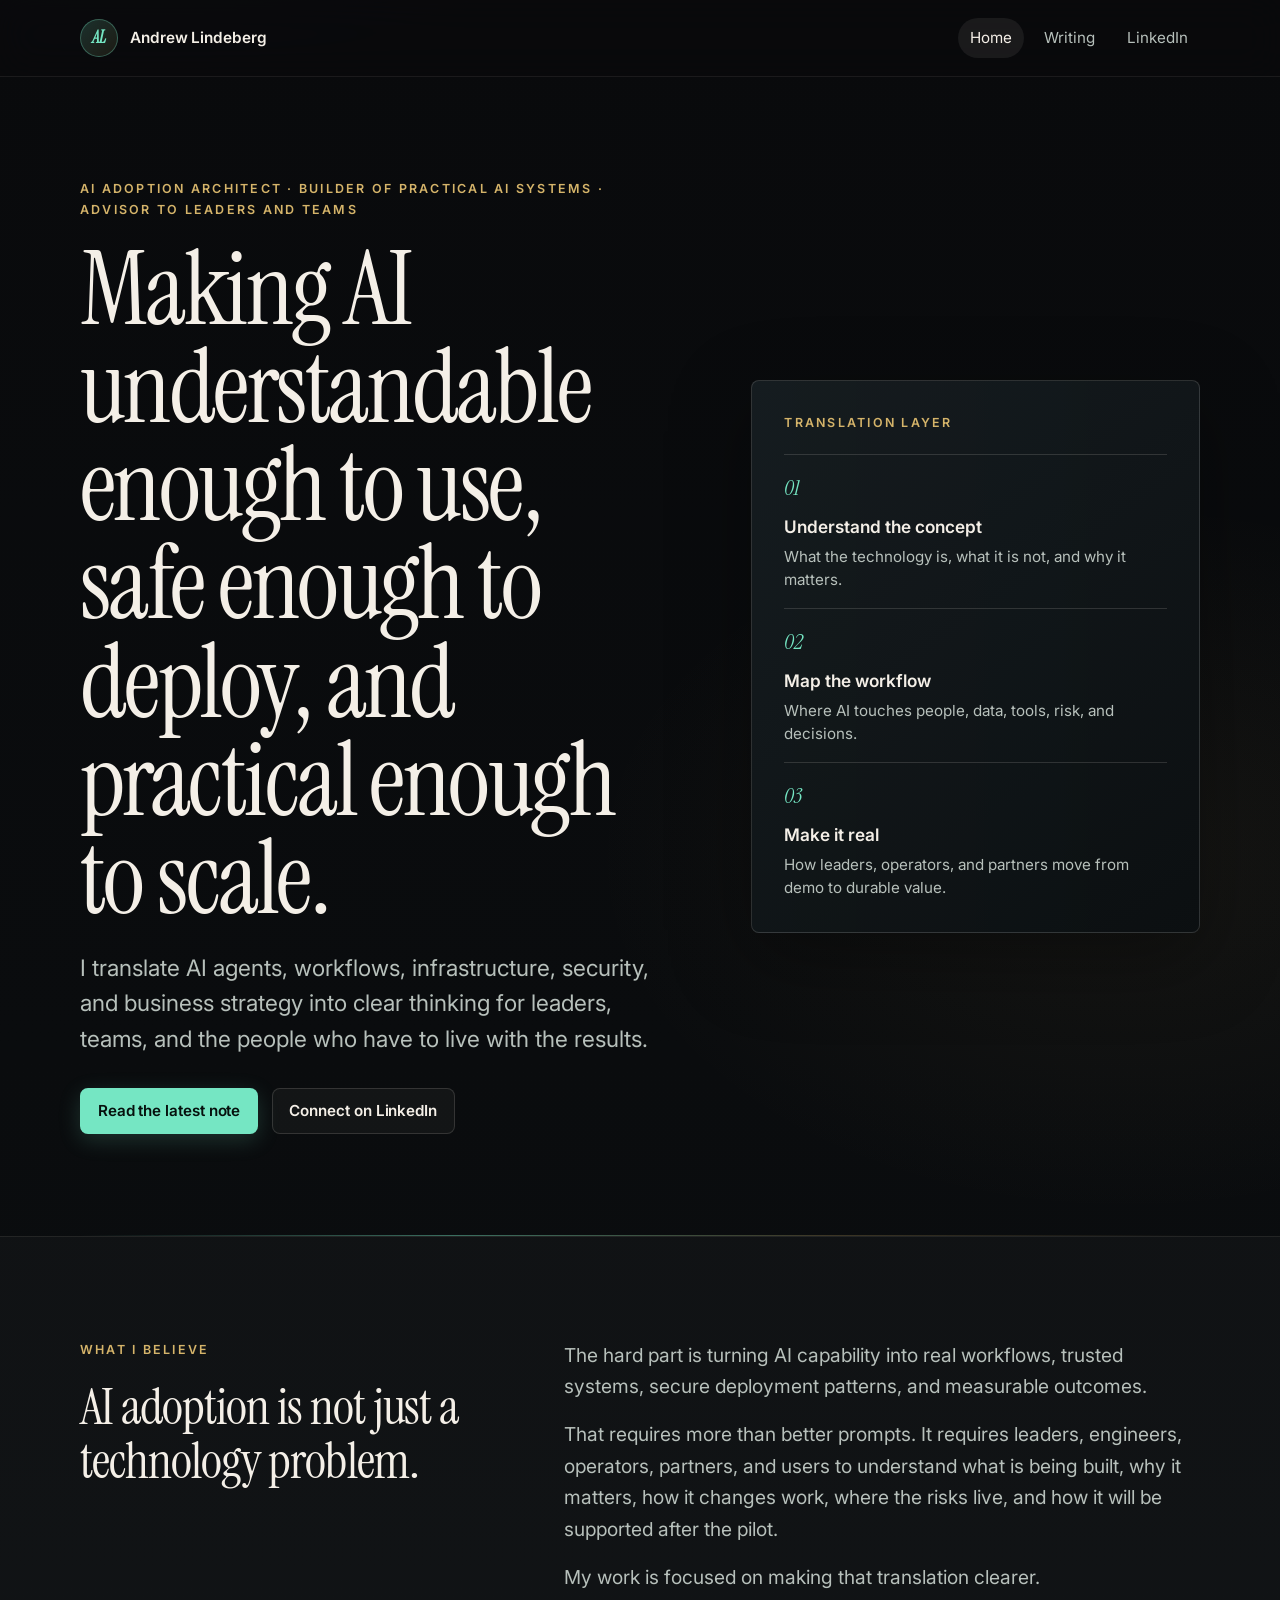
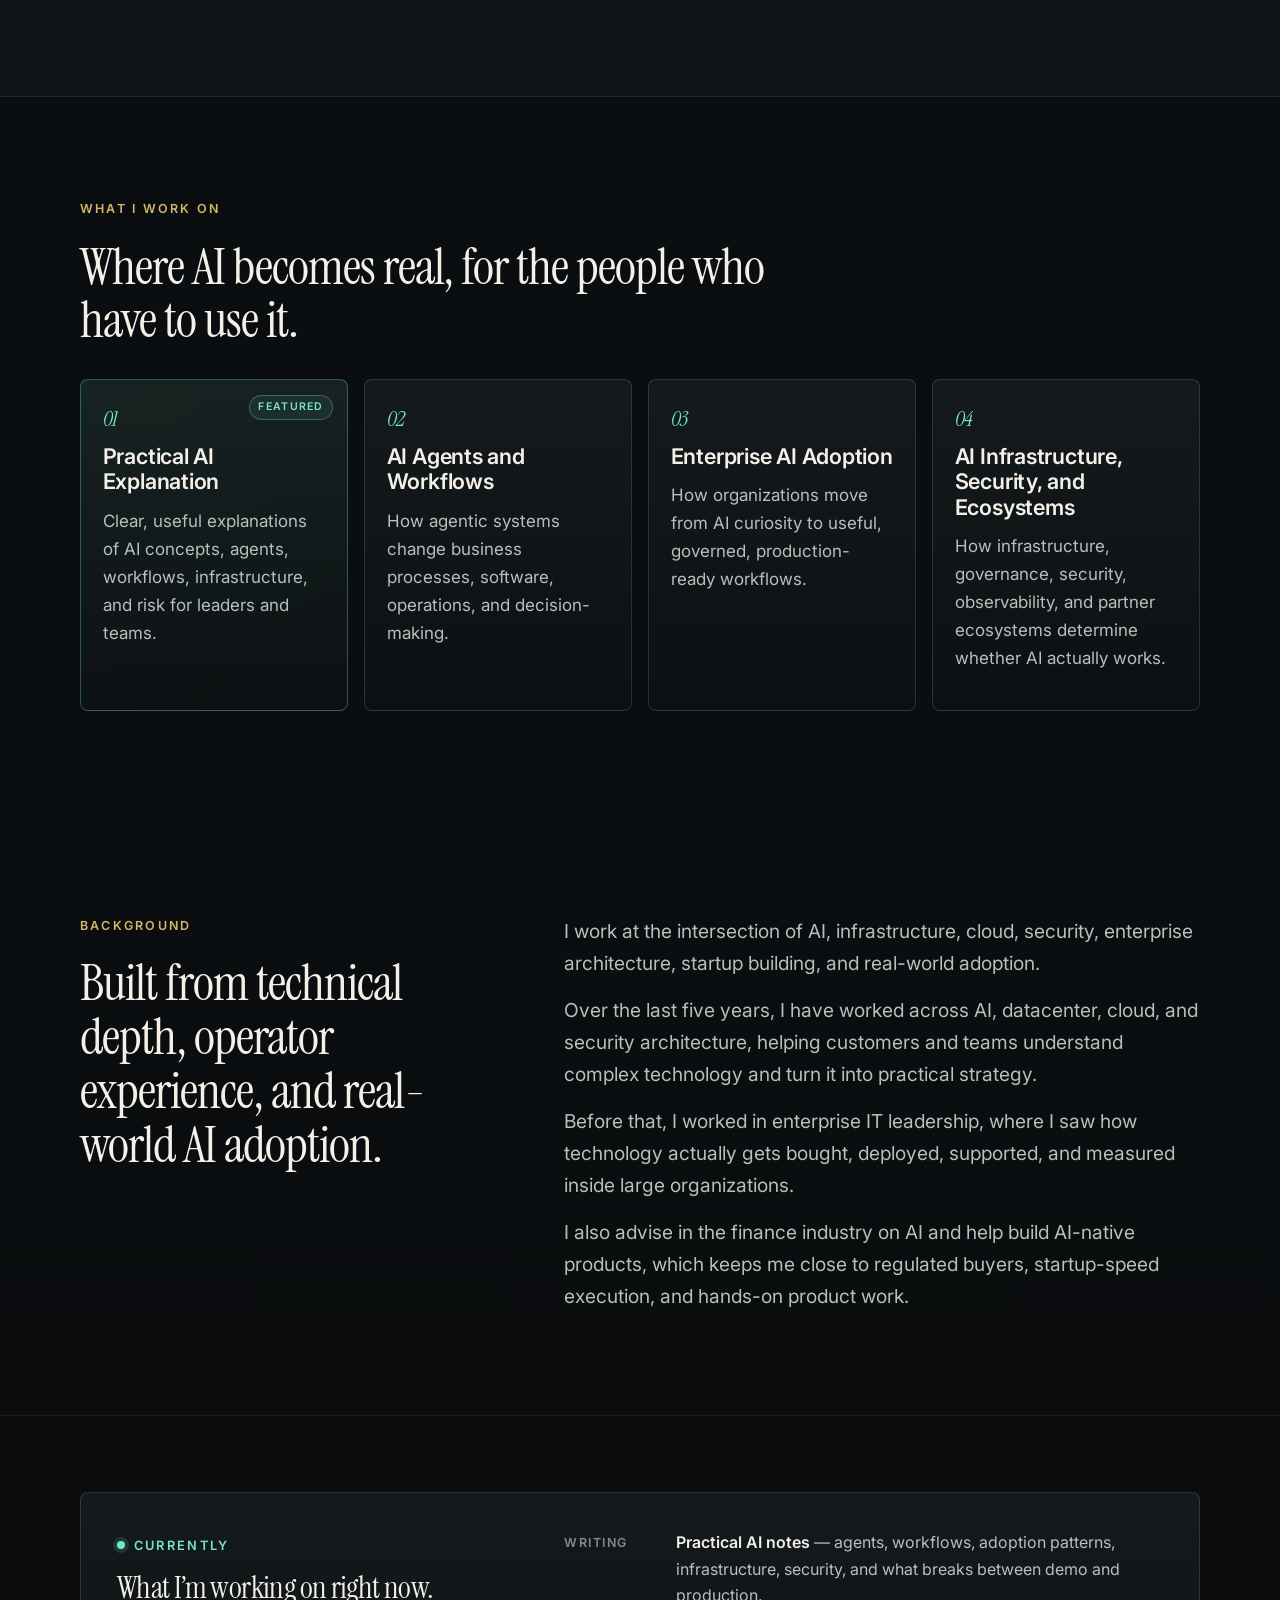
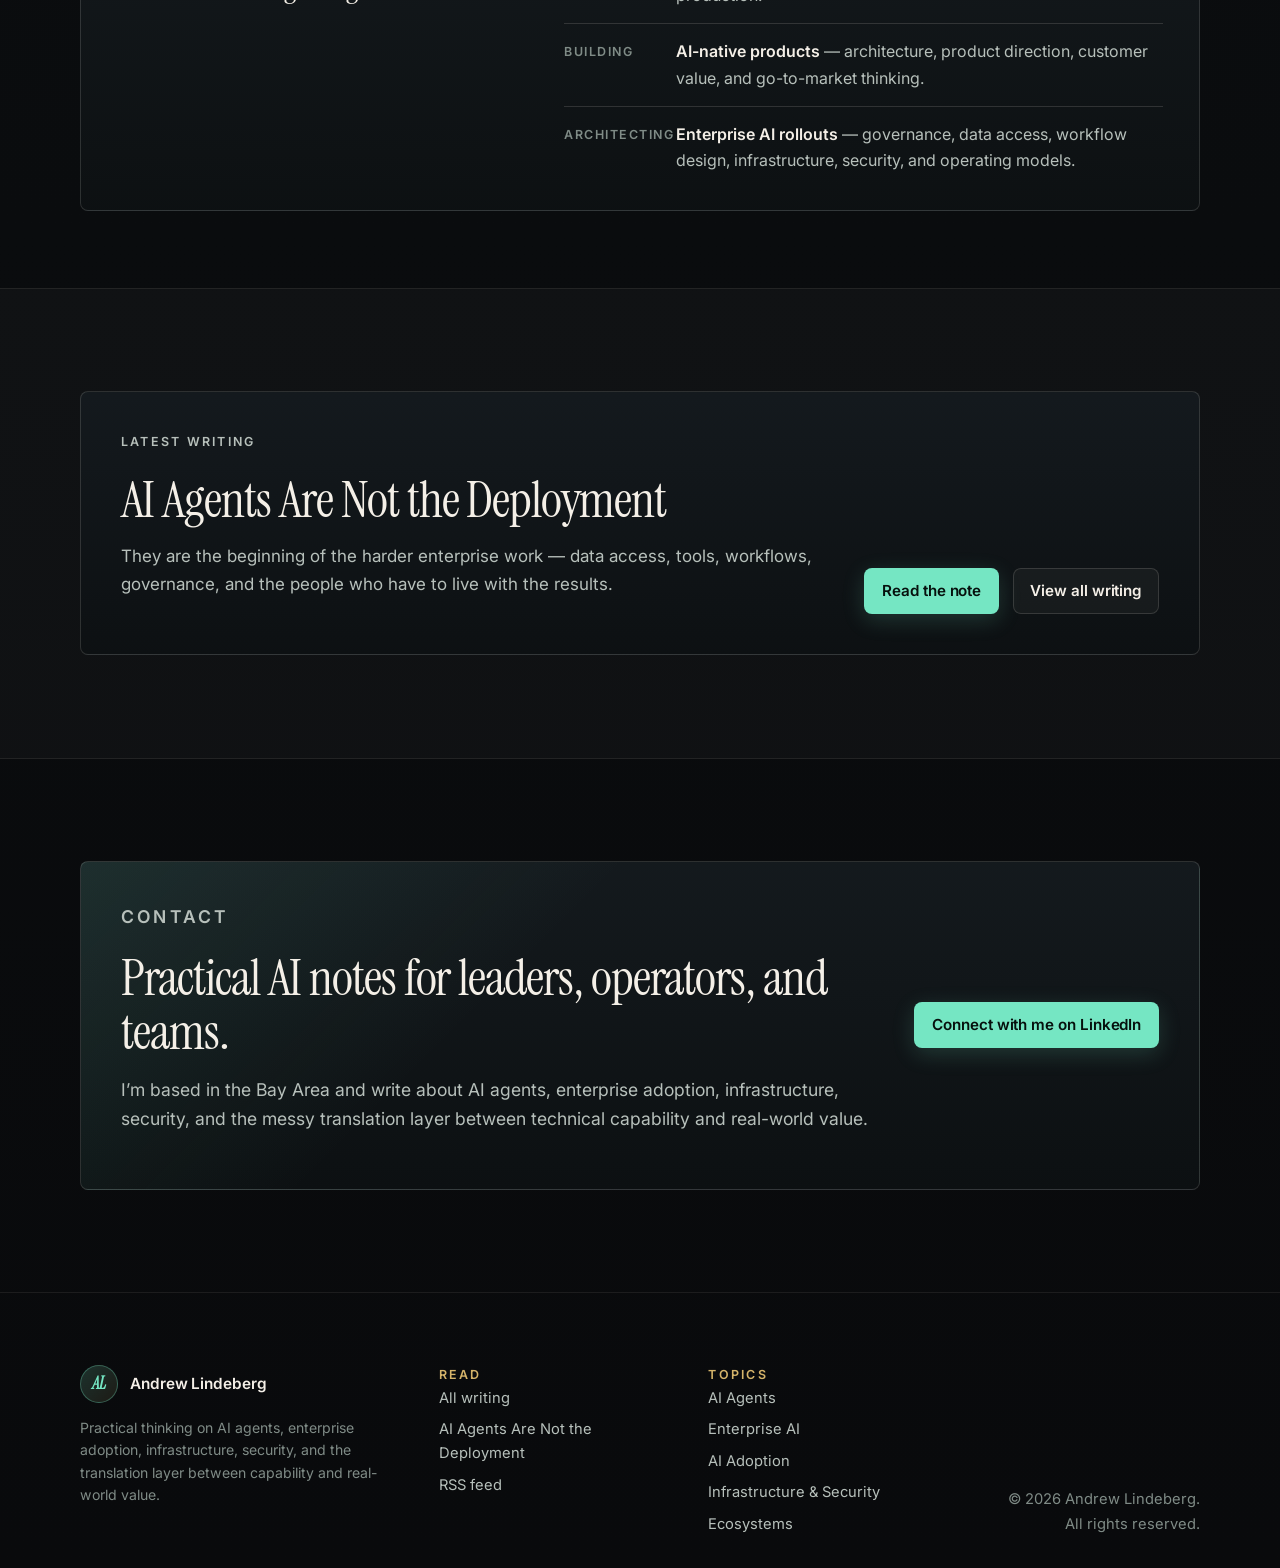
==== index.html @ 4c797af3 "Rebalance positioning: practical AI notes, agents-led, ecosystem secondary The previous build read a" ====
<!doctype html>
<html lang="en">
  <head>
    <meta charset="utf-8">
    <meta name="viewport" content="width=device-width, initial-scale=1">
    <title>Andrew Lindeberg | Practical AI Adoption, Agents, and Strategy</title>
    <meta name="author" content="Andrew Lindeberg">
    <meta
      name="description"
      content="Andrew Lindeberg writes practical AI notes for leaders, operators, and teams. AI agents, enterprise adoption, infrastructure, security, and the translation layer between technical capability and real-world value."
    >
    <link rel="canonical" href="https://ai-lab1.com/">
    <meta property="og:type" content="website">
    <meta property="og:title" content="Andrew Lindeberg | Practical AI Adoption, Agents, and Strategy">
    <meta
      property="og:description"
      content="Making AI understandable enough to use, safe enough to deploy, and practical enough to scale."
    >
    <meta property="og:url" content="https://ai-lab1.com/">
    <meta property="og:image" content="https://ai-lab1.com/og-image.png">
    <meta property="og:image:width" content="1200">
    <meta property="og:image:height" content="630">
    <meta property="og:image:alt" content="Andrew Lindeberg — AI, translated.">
    <meta name="twitter:card" content="summary_large_image">
    <meta name="twitter:title" content="Andrew Lindeberg | Practical AI Adoption, Agents, and Strategy">
    <meta
      name="twitter:description"
      content="Practical AI notes for leaders, operators, and teams. Agents, adoption, infrastructure, security, and what breaks between demo and production."
    >
    <meta name="twitter:image" content="https://ai-lab1.com/og-image.png">
    <meta name="theme-color" content="#090a0c">
    <link rel="icon" href="/favicon.svg" type="image/svg+xml">
    <link rel="alternate icon" href="/favicon.ico" sizes="any">
    <link rel="apple-touch-icon" href="/apple-touch-icon.png">
    <link rel="manifest" href="/site.webmanifest">
    <link rel="alternate" type="application/atom+xml" title="Andrew Lindeberg — Writing" href="/feed.xml">
    <link rel="preconnect" href="https://fonts.googleapis.com">
    <link rel="preconnect" href="https://fonts.gstatic.com" crossorigin>
    <link rel="stylesheet" href="https://fonts.googleapis.com/css2?family=Inter:wght@400;500;600;700&family=Instrument+Serif:ital@0;1&display=swap">
    <link rel="stylesheet" href="styles.css">
    <script src="site.js" defer></script>
    <script type="application/ld+json">
    {
      "@context": "https://schema.org",
      "@graph": [
        {
          "@type": "Person",
          "@id": "https://ai-lab1.com/#person",
          "name": "Andrew Lindeberg",
          "url": "https://ai-lab1.com/",
          "jobTitle": "AI Adoption Architect & Advisor",
          "description": "AI adoption architect, builder of practical AI systems, and advisor to leaders and teams. Writes practical notes on AI agents, workflows, enterprise adoption, infrastructure, and security.",
          "sameAs": ["https://www.linkedin.com/in/andrew-lindeberg"],
          "knowsAbout": [
            "AI Agents",
            "AI Workflows",
            "Enterprise AI Adoption",
            "AI Infrastructure",
            "AI Security",
            "AI Governance",
            "Cloud Architecture",
            "Partner Ecosystems"
          ]
        },
        {
          "@type": "WebSite",
          "@id": "https://ai-lab1.com/#website",
          "url": "https://ai-lab1.com/",
          "name": "Andrew Lindeberg",
          "publisher": { "@id": "https://ai-lab1.com/#person" },
          "inLanguage": "en"
        }
      ]
    }
    </script>
  </head>
  <body>
    <a class="skip-link" href="#main">Skip to content</a>

    <header class="site-header">
      <nav class="nav container" aria-label="Primary navigation">
        <a class="brand" href="index.html" aria-label="Andrew Lindeberg home">
          <span class="brand-mark" aria-hidden="true">AL</span>
          <span>Andrew Lindeberg</span>
        </a>
        <div class="nav-links">
          <a href="index.html" aria-current="page">Home</a>
          <a href="articles/index.html">Writing</a>
          <a href="https://www.linkedin.com/in/andrew-lindeberg" rel="me">LinkedIn</a>
        </div>
      </nav>
    </header>

    <main id="main">
      <section class="hero section">
        <div class="container hero-grid">
          <div class="hero-copy">
            <p class="credibility">AI adoption architect &middot; Builder of practical AI systems &middot; Advisor to leaders and teams</p>
            <h1 aria-label="Making AI understandable enough to use, safe enough to deploy, and practical enough to scale.">
              <span class="title-desktop" aria-hidden="true">Making AI understandable enough to use, safe enough to deploy, and practical enough to scale.</span>
              <span class="title-mobile" aria-hidden="true">Making AI<br>understandable enough<br>to use, safe enough<br>to deploy, and practical<br>enough to scale.</span>
            </h1>
            <p class="hero-subhead">
              I translate AI agents, workflows, infrastructure, security, and business strategy into clear thinking for leaders, teams, and the people who have to live with the results.
            </p>
            <div class="button-row" aria-label="Primary actions">
              <a class="button primary" href="articles/ai-agents-are-not-the-deployment/index.html">Read the latest note</a>
              <a class="button secondary" href="https://www.linkedin.com/in/andrew-lindeberg" rel="me">Connect on LinkedIn</a>
            </div>
          </div>
          <aside class="signal-panel" aria-label="How I approach AI adoption">
            <div class="signal-panel-inner">
              <p class="panel-label">Translation layer</p>
              <ul class="signal-list">
                <li>
                  <span>01</span>
                  <strong>Understand the concept</strong>
                  <p>What the technology is, what it is not, and why it matters.</p>
                </li>
                <li>
                  <span>02</span>
                  <strong>Map the workflow</strong>
                  <p>Where AI touches people, data, tools, risk, and decisions.</p>
                </li>
                <li>
                  <span>03</span>
                  <strong>Make it real</strong>
                  <p>How leaders, operators, and partners move from demo to durable value.</p>
                </li>
              </ul>
            </div>
          </aside>
        </div>
      </section>

      <section class="section belief-section" aria-labelledby="belief-title">
        <div class="container split-section">
          <div>
            <p class="section-kicker">What I Believe</p>
            <h2 id="belief-title">AI adoption is not just a technology problem.</h2>
          </div>
          <div class="prose-large">
            <p>
              The hard part is turning AI capability into real workflows, trusted systems, secure deployment patterns, and measurable outcomes.
            </p>
            <p>
              That requires more than better prompts. It requires leaders, engineers, operators, partners, and users to understand what is being built, why it matters, how it changes work, where the risks live, and how it will be supported after the pilot.
            </p>
            <p>My work is focused on making that translation clearer.</p>
          </div>
        </div>
      </section>

      <section class="section work-section" aria-labelledby="work-title">
        <div class="container">
          <div class="section-heading">
            <p class="section-kicker">What I Work On</p>
            <h2 id="work-title">Where AI becomes real, for the people who have to use it.</h2>
          </div>
          <div class="card-grid">
            <article class="topic-card featured-card">
              <div class="card-index">01</div>
              <h3>Practical AI Explanation</h3>
              <p>
                Clear, useful explanations of AI concepts, agents, workflows, infrastructure, and risk for leaders and teams.
              </p>
            </article>
            <article class="topic-card">
              <div class="card-index">02</div>
              <h3>AI Agents and Workflows</h3>
              <p>How agentic systems change business processes, software, operations, and decision-making.</p>
            </article>
            <article class="topic-card">
              <div class="card-index">03</div>
              <h3>Enterprise AI Adoption</h3>
              <p>How organizations move from AI curiosity to useful, governed, production-ready workflows.</p>
            </article>
            <article class="topic-card">
              <div class="card-index">04</div>
              <h3>AI Infrastructure, Security, and Ecosystems</h3>
              <p>How infrastructure, governance, security, observability, and partner ecosystems determine whether AI actually works.</p>
            </article>
          </div>
        </div>
      </section>

      <section class="section background-section" aria-labelledby="background-title">
        <div class="container split-section">
          <div>
            <p class="section-kicker">Background</p>
            <h2 id="background-title">Built from technical depth, operator experience, and real-world AI adoption.</h2>
          </div>
          <div class="prose-large">
            <p>
              I work at the intersection of AI, infrastructure, cloud, security, enterprise architecture, startup building, and real-world adoption.
            </p>
            <p>
              Over the last five years, I have worked across AI, datacenter, cloud, and security architecture, helping customers and teams understand complex technology and turn it into practical strategy.
            </p>
            <p>
              Before that, I worked in enterprise IT leadership, where I saw how technology actually gets bought, deployed, supported, and measured inside large organizations.
            </p>
            <p>
              I also advise in the finance industry on AI and help build AI-native products, which keeps me close to regulated buyers, startup-speed execution, and hands-on product work.
            </p>
          </div>
        </div>
      </section>

      <section class="currently-section" aria-labelledby="currently-title">
        <div class="container">
          <div class="currently-panel">
            <div>
              <p class="currently-label"><span class="currently-dot" aria-hidden="true"></span> Currently</p>
              <h2 id="currently-title">What I&rsquo;m working on right now.</h2>
            </div>
            <ul class="currently-list">
              <li>
                <span class="currently-key">Writing</span>
                <span><strong>Practical AI notes</strong> &mdash; agents, workflows, adoption patterns, infrastructure, security, and what breaks between demo and production.</span>
              </li>
              <li>
                <span class="currently-key">Building</span>
                <span><strong>AI-native products</strong> &mdash; architecture, product direction, customer value, and go-to-market thinking.</span>
              </li>
              <li>
                <span class="currently-key">Architecting</span>
                <span><strong>Enterprise AI rollouts</strong> &mdash; governance, data access, workflow design, infrastructure, security, and operating models.</span>
              </li>
            </ul>
          </div>
        </div>
      </section>

      <section class="section writing-section" aria-labelledby="latest-writing-title">
        <div class="container">
          <div class="feature-article">
            <div>
              <p class="section-kicker">Latest Writing</p>
              <h2 id="latest-writing-title">AI Agents Are Not the Deployment</h2>
              <p>
                They are the beginning of the harder enterprise work &mdash; data access, tools, workflows, governance, and the people who have to live with the results.
              </p>
            </div>
            <div class="button-row">
              <a class="button primary" href="articles/ai-agents-are-not-the-deployment/index.html">Read the note</a>
              <a class="button secondary" href="articles/index.html">View all writing</a>
            </div>
          </div>
        </div>
      </section>

      <section class="section contact-section" aria-labelledby="contact-title">
        <div class="container contact-panel">
          <div>
            <p class="section-kicker">Contact</p>
            <h2 id="contact-title">Practical AI notes for leaders, operators, and teams.</h2>
            <p>
              I&rsquo;m based in the Bay Area and write about AI agents, enterprise adoption, infrastructure, security, and the messy translation layer between technical capability and real-world value.
            </p>
          </div>
          <a class="button primary" href="https://www.linkedin.com/in/andrew-lindeberg" rel="me">Connect with me on LinkedIn</a>
        </div>
      </section>
    </main>

    <footer class="site-footer">
      <div class="container footer-grid">
        <div class="footer-col footer-brand">
          <div class="brand">
            <span class="brand-mark" aria-hidden="true">AL</span>
            <span>Andrew Lindeberg</span>
          </div>
          <p>Practical thinking on AI agents, enterprise adoption, infrastructure, security, and the translation layer between capability and real-world value.</p>
        </div>
        <div class="footer-col">
          <p class="footer-label">Read</p>
          <ul>
            <li><a href="articles/index.html">All writing</a></li>
            <li><a href="articles/ai-agents-are-not-the-deployment/index.html">AI Agents Are Not the Deployment</a></li>
            <li><a href="/feed.xml">RSS feed</a></li>
          </ul>
        </div>
        <div class="footer-col">
          <p class="footer-label">Topics</p>
          <ul>
            <li><a href="articles/index.html?tag=ai-agents">AI Agents</a></li>
            <li><a href="articles/index.html?tag=enterprise-ai">Enterprise AI</a></li>
            <li><a href="articles/index.html?tag=ai-adoption">AI Adoption</a></li>
            <li><a href="articles/index.html?tag=infrastructure-security">Infrastructure &amp; Security</a></li>
            <li><a href="articles/index.html?tag=ecosystems">Ecosystems</a></li>
          </ul>
        </div>
        <div class="footer-col footer-meta">
          <p>&copy; <span data-current-year>2026</span> Andrew Lindeberg.</p>
          <p>All rights reserved.</p>
        </div>
      </div>
    </footer>
  </body>
</html>
---- styles.css ----
:root {
  color-scheme: dark;
  --bg: #090a0c;
  --bg-soft: #0e1113;
  --panel: #111619;
  --panel-strong: #151b1f;
  --text: #f4efe7;
  --muted: #b7c0bb;
  --subtle: #7f8b86;
  --line: rgba(244, 239, 231, 0.14);
  --line-strong: rgba(117, 230, 195, 0.32);
  --accent: #75e6c3;
  --accent-strong: #42c8a2;
  --gold: #d5b46a;
  --shadow: 0 24px 80px rgba(0, 0, 0, 0.34);
  --radius: 8px;
  --container: 1120px;
  --narrow: 760px;
  --font-sans: "Inter", -apple-system, BlinkMacSystemFont, "Segoe UI", Roboto, Helvetica, Arial, sans-serif;
  --font-display: "Instrument Serif", "Iowan Old Style", "Apple Garamond", Garamond, Georgia, "Times New Roman", serif;
  --ease: cubic-bezier(0.22, 0.61, 0.36, 1);
}

* {
  box-sizing: border-box;
}

html {
  background: var(--bg);
  scroll-behavior: smooth;
  overflow-x: clip;
}

body {
  position: relative;
  min-width: 320px;
  margin: 0;
  color: var(--text);
  background:
    radial-gradient(60rem 40rem at var(--aurora-x, 12%) var(--aurora-y, -8%), rgba(117, 230, 195, 0.16), transparent 70%),
    radial-gradient(48rem 32rem at 88% 18%, rgba(213, 180, 106, 0.06), transparent 70%),
    linear-gradient(180deg, #090a0c 0%, #0b0e10 44%, #090a0c 100%);
  font-family: var(--font-sans);
  font-size: 17px;
  line-height: 1.65;
  text-rendering: optimizeLegibility;
  -webkit-font-smoothing: antialiased;
  overflow-x: clip;
  animation: aurora-drift 22s ease-in-out infinite alternate;
}

@property --aurora-x {
  syntax: "<percentage>";
  inherits: true;
  initial-value: 12%;
}
@property --aurora-y {
  syntax: "<percentage>";
  inherits: true;
  initial-value: -8%;
}

@keyframes aurora-drift {
  0%   { --aurora-x: 8%;  --aurora-y: -10%; }
  50%  { --aurora-x: 22%; --aurora-y: 6%;   }
  100% { --aurora-x: 14%; --aurora-y: -6%;  }
}

body::before {
  content: "";
  position: fixed;
  inset: 0;
  z-index: -1;
  pointer-events: none;
  opacity: 0.035;
  background-image: url("data:image/svg+xml;utf8,<svg xmlns='http://www.w3.org/2000/svg' width='160' height='160'><filter id='n'><feTurbulence type='fractalNoise' baseFrequency='0.9' numOctaves='2' stitchTiles='stitch'/><feColorMatrix values='0 0 0 0 1  0 0 0 0 1  0 0 0 0 1  0 0 0 1 0'/></filter><rect width='100%25' height='100%25' filter='url(%23n)'/></svg>");
  background-size: 160px 160px;
  mix-blend-mode: overlay;
}

img,
svg {
  max-width: 100%;
}

a {
  color: inherit;
  text-decoration-color: rgba(117, 230, 195, 0.45);
  text-underline-offset: 0.2em;
  transition: color 160ms var(--ease);
}

a:hover {
  color: var(--accent);
}

p,
h1,
h2,
h3 {
  margin-top: 0;
}

p {
  margin-bottom: 1rem;
}

.skip-link {
  position: absolute;
  left: 1rem;
  top: 1rem;
  z-index: 20;
  transform: translateY(-160%);
  border: 1px solid var(--accent);
  border-radius: var(--radius);
  background: var(--bg);
  color: var(--text);
  padding: 0.65rem 0.85rem;
}

.skip-link:focus {
  transform: translateY(0);
}

.container {
  width: min(100% - 40px, var(--container));
  margin-inline: auto;
}

.narrow {
  width: min(100% - 40px, var(--narrow));
}

.read-progress {
  position: fixed;
  top: 0;
  left: 0;
  right: 0;
  height: 2px;
  z-index: 30;
  background: linear-gradient(90deg, var(--accent), var(--gold));
  transform-origin: left center;
  transform: scaleX(0);
  pointer-events: none;
  opacity: 0.9;
  transition: transform 80ms linear;
}

.site-header {
  position: sticky;
  top: 0;
  z-index: 10;
  border-bottom: 1px solid rgba(244, 239, 231, 0.08);
  background: rgba(9, 10, 12, 0.78);
  backdrop-filter: blur(18px) saturate(140%);
  -webkit-backdrop-filter: blur(18px) saturate(140%);
}

.nav {
  display: flex;
  min-height: 76px;
  align-items: center;
  justify-content: space-between;
  gap: 1.25rem;
}

.brand,
.nav-links {
  display: flex;
  align-items: center;
}

.brand {
  gap: 0.75rem;
  color: var(--text);
  font-size: 0.96rem;
  font-weight: 600;
  text-decoration: none;
  letter-spacing: -0.005em;
}

.brand-mark {
  display: inline-grid;
  width: 38px;
  height: 38px;
  place-items: center;
  border: 1px solid var(--line-strong);
  border-radius: 50%;
  background: linear-gradient(135deg, rgba(117, 230, 195, 0.18), rgba(213, 180, 106, 0.1));
  color: var(--accent);
  font-family: var(--font-display);
  font-style: italic;
  font-size: 1.05rem;
  letter-spacing: -0.02em;
}

.nav-links {
  gap: 0.5rem;
  color: var(--muted);
  font-size: 0.95rem;
}

.nav-links a {
  border-radius: 999px;
  padding: 0.45rem 0.75rem;
  text-decoration: none;
  transition: background 160ms var(--ease), color 160ms var(--ease);
}

.nav-links a:hover,
.nav-links a[aria-current="page"] {
  background: rgba(244, 239, 231, 0.07);
  color: var(--text);
}

.section {
  padding: clamp(4.5rem, 8vw, 7.5rem) 0;
}

/* ─── Hero ───────────────────────────────────────────────────── */

.hero {
  position: relative;
  min-height: calc(100vh - 76px);
  display: flex;
  align-items: center;
}

.hero::after {
  content: "";
  position: absolute;
  left: 50%;
  bottom: 0;
  width: min(100% - 40px, var(--container));
  height: 1px;
  transform: translateX(-50%);
  background: linear-gradient(90deg, transparent, rgba(117, 230, 195, 0.45), rgba(213, 180, 106, 0.25), transparent);
}

.hero-grid {
  display: grid;
  grid-template-columns: minmax(0, 1.14fr) minmax(300px, 0.86fr);
  gap: clamp(2rem, 6vw, 5.5rem);
  align-items: center;
}

.credibility,
.section-kicker,
.panel-label,
.footer-label {
  margin-bottom: 1.25rem;
  color: var(--gold);
  font-family: var(--font-sans);
  font-size: 0.78rem;
  font-weight: 600;
  letter-spacing: 0.18em;
  text-transform: uppercase;
}

h1 {
  max-width: 900px;
  margin-bottom: 1.35rem;
  font-family: var(--font-display);
  font-weight: 400;
  font-size: clamp(3.2rem, 8vw, 7rem);
  line-height: 0.96;
  letter-spacing: -0.025em;
}

.hero-copy,
.signal-panel,
.split-section > *,
.feature-article > *,
.contact-panel > * {
  min-width: 0;
}

.title-mobile {
  display: none;
}

.hero-subhead {
  max-width: 760px;
  color: var(--muted);
  font-size: clamp(1.12rem, 2vw, 1.42rem);
  line-height: 1.55;
}

.button-row {
  display: flex;
  flex-wrap: wrap;
  gap: 0.85rem;
  margin-top: 2rem;
}

.button {
  display: inline-flex;
  min-height: 46px;
  align-items: center;
  justify-content: center;
  border: 1px solid transparent;
  border-radius: var(--radius);
  padding: 0.72rem 1.05rem;
  font-family: var(--font-sans);
  font-size: 0.95rem;
  font-weight: 600;
  line-height: 1.1;
  letter-spacing: -0.005em;
  text-decoration: none;
  transition: border-color 200ms var(--ease), background 200ms var(--ease), color 200ms var(--ease), transform 200ms var(--ease), box-shadow 200ms var(--ease);
}

.button:hover {
  transform: translateY(-1px);
}

.button.primary {
  background: var(--accent);
  color: #06100d;
  box-shadow: 0 6px 22px rgba(117, 230, 195, 0.18);
}

.button.primary:hover {
  background: #8ff0d3;
  color: #06100d;
  box-shadow: 0 10px 28px rgba(117, 230, 195, 0.28);
}

.button.secondary {
  border-color: var(--line);
  background: rgba(244, 239, 231, 0.04);
  color: var(--text);
}

.button.secondary:hover {
  border-color: var(--line-strong);
  color: var(--accent);
}

/* ─── Signal panel ───────────────────────────────────────────── */

.signal-panel {
  position: relative;
  border: 1px solid var(--line);
  border-radius: var(--radius);
  background:
    linear-gradient(145deg, rgba(21, 27, 31, 0.96), rgba(12, 16, 18, 0.96)),
    linear-gradient(90deg, rgba(117, 230, 195, 0.22), transparent);
  box-shadow: var(--shadow);
}

.signal-panel-inner {
  padding: clamp(1.2rem, 3vw, 2rem);
}

.signal-list {
  display: grid;
  gap: 1rem;
  margin: 0;
  padding: 0;
  list-style: none;
}

.signal-list li {
  border-top: 1px solid var(--line);
  padding-top: 1rem;
}

.signal-list > li > span,
.card-index {
  display: block;
  margin-bottom: 0.4rem;
  color: var(--accent);
  font-family: var(--font-display);
  font-style: italic;
  font-size: 1.35rem;
  font-weight: 400;
  letter-spacing: -0.02em;
}

.signal-list strong {
  display: block;
  margin-bottom: 0.3rem;
  font-size: 1.08rem;
  font-weight: 600;
}

.signal-list p {
  margin: 0;
  color: var(--muted);
  font-size: 0.95rem;
  line-height: 1.5;
}

/* ─── Headings & prose ───────────────────────────────────────── */

.split-section {
  display: grid;
  grid-template-columns: minmax(220px, 0.78fr) minmax(0, 1.22fr);
  gap: clamp(2rem, 6vw, 5rem);
}

h2 {
  margin-bottom: 1rem;
  font-family: var(--font-display);
  font-weight: 400;
  font-size: clamp(2rem, 4vw, 3.6rem);
  line-height: 1.05;
  letter-spacing: -0.02em;
}

h3 {
  margin-bottom: 0.75rem;
  font-size: 1.35rem;
  font-weight: 600;
  line-height: 1.18;
  letter-spacing: -0.01em;
}

.prose-large {
  color: var(--muted);
  font-size: clamp(1.06rem, 1.5vw, 1.24rem);
}

.prose-large p:last-child {
  margin-bottom: 0;
}

.belief-section,
.writing-section {
  background: rgba(244, 239, 231, 0.025);
  border-block: 1px solid rgba(244, 239, 231, 0.08);
}

.section-heading {
  max-width: 760px;
  margin-bottom: 2rem;
}

/* ─── Cards ──────────────────────────────────────────────────── */

.card-grid {
  display: grid;
  grid-template-columns: repeat(4, minmax(0, 1fr));
  gap: 1rem;
}

.topic-card,
.article-card,
.feature-article,
.contact-panel {
  border: 1px solid var(--line);
  border-radius: var(--radius);
  background: linear-gradient(180deg, rgba(21, 27, 31, 0.9), rgba(13, 17, 19, 0.9));
  transition: border-color 240ms var(--ease), transform 240ms var(--ease), box-shadow 240ms var(--ease);
}

.topic-card {
  position: relative;
  min-height: 300px;
  padding: 1.35rem;
}

.topic-card:hover {
  transform: translateY(-3px);
  border-color: var(--line-strong);
  box-shadow: 0 16px 42px rgba(0, 0, 0, 0.34), 0 0 0 1px rgba(117, 230, 195, 0.18);
}

.topic-card p,
.feature-article p,
.contact-panel p,
.article-card p {
  color: var(--muted);
}

.featured-card {
  position: relative;
  border-color: var(--line-strong);
  background:
    linear-gradient(180deg, rgba(23, 34, 34, 0.96), rgba(13, 17, 19, 0.96)),
    linear-gradient(135deg, rgba(117, 230, 195, 0.22), transparent);
}

.featured-card::after {
  content: "Featured";
  position: absolute;
  top: 0.9rem;
  right: 0.9rem;
  padding: 0.18rem 0.5rem;
  border: 1px solid var(--line-strong);
  border-radius: 999px;
  background: rgba(117, 230, 195, 0.08);
  color: var(--accent);
  font-size: 0.66rem;
  font-weight: 600;
  letter-spacing: 0.12em;
  text-transform: uppercase;
}

.background-section {
  border-bottom: 1px solid rgba(244, 239, 231, 0.08);
}

/* ─── Currently strip ────────────────────────────────────────── */

.currently-section {
  padding: clamp(3rem, 6vw, 5rem) 0;
}

.currently-panel {
  display: grid;
  grid-template-columns: minmax(0, 0.8fr) minmax(0, 1.2fr);
  gap: clamp(1.5rem, 4vw, 3rem);
  align-items: start;
  border: 1px solid var(--line);
  border-radius: var(--radius);
  padding: clamp(1.5rem, 4vw, 2.25rem);
  background: linear-gradient(180deg, rgba(21, 27, 31, 0.9), rgba(13, 17, 19, 0.9));
}

.currently-label {
  display: inline-flex;
  align-items: center;
  gap: 0.55rem;
  margin-bottom: 1rem;
  color: var(--accent);
  font-size: 0.8rem;
  font-weight: 600;
  letter-spacing: 0.18em;
  text-transform: uppercase;
}

.currently-dot {
  display: inline-block;
  width: 8px;
  height: 8px;
  border-radius: 50%;
  background: var(--accent);
  box-shadow: 0 0 0 4px rgba(117, 230, 195, 0.14);
  animation: pulse 2.6s ease-in-out infinite;
}

@keyframes pulse {
  0%, 100% { box-shadow: 0 0 0 0 rgba(117, 230, 195, 0.32); }
  50%      { box-shadow: 0 0 0 8px rgba(117, 230, 195, 0); }
}

.currently-panel h2 {
  font-size: clamp(1.5rem, 2.4vw, 2rem);
  margin-bottom: 0;
}

.currently-list {
  margin: 0;
  padding: 0;
  list-style: none;
  display: grid;
  gap: 0.9rem;
}

.currently-list li {
  display: grid;
  grid-template-columns: 6rem minmax(0, 1fr);
  gap: 1rem;
  padding-bottom: 0.9rem;
  border-bottom: 1px solid var(--line);
  color: var(--muted);
  font-size: 1rem;
}

.currently-list li:last-child {
  border-bottom: none;
  padding-bottom: 0;
}

.currently-list .currently-key {
  color: var(--subtle);
  font-size: 0.78rem;
  font-weight: 600;
  letter-spacing: 0.12em;
  text-transform: uppercase;
  padding-top: 0.25rem;
}

.currently-list strong {
  color: var(--text);
  font-weight: 600;
}

/* ─── Feature article + Contact ─────────────────────────────── */

.feature-article,
.contact-panel {
  display: grid;
  grid-template-columns: minmax(0, 1fr) auto;
  gap: 2rem;
  align-items: end;
  padding: clamp(1.5rem, 4vw, 2.5rem);
}

.feature-article h2 {
  max-width: 900px;
}

.contact-panel {
  align-items: center;
  background:
    linear-gradient(135deg, rgba(117, 230, 195, 0.1), transparent 38%),
    linear-gradient(180deg, rgba(21, 27, 31, 0.95), rgba(13, 17, 19, 0.95));
}

.contact-panel p {
  max-width: 760px;
  font-size: 1.1rem;
}

/* ─── Writing index ─────────────────────────────────────────── */

.page-hero {
  padding-bottom: 3rem;
}

.page-hero h1 {
  font-size: clamp(3.2rem, 8vw, 5.8rem);
}

.page-hero p {
  color: var(--muted);
  font-size: clamp(1.12rem, 2vw, 1.35rem);
}

.archive-section {
  padding-top: 2rem;
}

.tag-filter {
  display: flex;
  flex-wrap: wrap;
  gap: 0.4rem;
  margin-bottom: 2rem;
  padding-bottom: 1.5rem;
  border-bottom: 1px solid var(--line);
}

.tag-filter-label {
  margin: 0 0.5rem 0 0;
  align-self: center;
  color: var(--subtle);
  font-size: 0.78rem;
  font-weight: 600;
  letter-spacing: 0.14em;
  text-transform: uppercase;
}

.tag-filter button {
  display: inline-flex;
  align-items: center;
  gap: 0.35rem;
  border: 1px solid var(--line);
  border-radius: 999px;
  padding: 0.32rem 0.75rem;
  background: rgba(244, 239, 231, 0.03);
  color: var(--muted);
  font-family: var(--font-sans);
  font-size: 0.82rem;
  font-weight: 500;
  cursor: pointer;
  transition: border-color 160ms var(--ease), color 160ms var(--ease), background 160ms var(--ease);
}

.tag-filter button:hover {
  border-color: var(--line-strong);
  color: var(--text);
}

.tag-filter button[aria-pressed="true"] {
  border-color: var(--accent);
  background: rgba(117, 230, 195, 0.12);
  color: var(--accent);
}

.article-list {
  display: grid;
  gap: 1rem;
}

.article-card {
  padding: clamp(1.25rem, 3vw, 2rem);
}

.article-card.is-hidden {
  display: none;
}

.article-card:hover {
  border-color: var(--line-strong);
  transform: translateY(-2px);
  box-shadow: 0 12px 36px rgba(0, 0, 0, 0.28), 0 0 0 1px rgba(117, 230, 195, 0.14);
}

.article-card h2 {
  max-width: 860px;
  margin-bottom: 0.8rem;
  font-size: clamp(1.65rem, 4vw, 2.6rem);
}

.article-card h2 a {
  text-decoration: none;
}

.article-meta-row {
  display: flex;
  flex-wrap: wrap;
  gap: 0.75rem 1rem;
  align-items: center;
  margin-bottom: 1.5rem;
  color: var(--subtle);
  font-size: 0.9rem;
}

.article-meta-row time {
  font-variant-numeric: tabular-nums;
}

.reading-time::before {
  content: "·";
  margin-right: 0.5rem;
  color: var(--line);
}

.tag-list {
  display: flex;
  flex-wrap: wrap;
  gap: 0.45rem;
}

.tag-list span {
  border: 1px solid var(--line);
  border-radius: 999px;
  padding: 0.22rem 0.55rem;
  color: var(--muted);
  font-size: 0.78rem;
  line-height: 1.25;
}

/* ─── Article body ──────────────────────────────────────────── */

.article-shell {
  padding: clamp(3rem, 8vw, 6rem) 0;
}

.article-header {
  padding-bottom: clamp(2rem, 5vw, 4rem);
}

.back-link {
  display: inline-flex;
  align-items: center;
  margin-bottom: 2rem;
  color: var(--accent);
  font-size: 0.95rem;
  font-weight: 600;
  text-decoration: none;
}

.back-link::before {
  content: "←";
  margin-right: 0.45rem;
  font-family: var(--font-sans);
}

.article-header h1 {
  margin-bottom: 1.2rem;
  font-size: clamp(2.65rem, 7vw, 5.8rem);
  letter-spacing: -0.025em;
}

.article-header p {
  color: var(--muted);
  font-size: clamp(1.12rem, 2vw, 1.35rem);
}

.article-body {
  color: #e6e0d6;
  font-size: clamp(1.05rem, 1.6vw, 1.2rem);
  line-height: 1.72;
}

.article-body p,
.article-body li {
  color: #d9d2c8;
}

.article-body p:first-of-type::first-letter {
  float: left;
  margin: 0.18em 0.18em 0 0;
  padding: 0;
  font-family: var(--font-display);
  font-size: 4.2em;
  line-height: 0.85;
  color: var(--accent);
  font-style: italic;
}

.article-body h2 {
  margin-top: 3.25rem;
  margin-bottom: 1rem;
  border-top: 1px solid var(--line);
  padding-top: 2rem;
  font-size: clamp(1.8rem, 4vw, 2.75rem);
}

.article-body ul {
  margin: 1rem 0 1.5rem;
  padding-left: 1.2rem;
}

.article-body li {
  margin: 0.55rem 0;
  padding-left: 0.2rem;
}

.article-body ul li::marker {
  color: var(--accent);
}

/* ─── 404 ───────────────────────────────────────────────────── */

.error-section {
  min-height: calc(100vh - 76px - 200px);
  display: flex;
  align-items: center;
}

.error-shell {
  text-align: center;
}

.error-code {
  margin: 0.5rem 0 1rem;
  font-family: var(--font-display);
  font-style: italic;
  font-weight: 400;
  font-size: clamp(7rem, 18vw, 14rem);
  line-height: 1;
  letter-spacing: -0.04em;
  background: linear-gradient(135deg, var(--accent), var(--gold) 80%);
  -webkit-background-clip: text;
  background-clip: text;
  color: transparent;
}

.error-lede {
  margin-bottom: 0.75rem;
  font-family: var(--font-display);
  font-size: clamp(1.6rem, 3vw, 2.2rem);
  color: var(--text);
}

.error-body {
  max-width: 480px;
  margin: 0 auto 2rem;
  color: var(--muted);
}

.error-shell .button-row {
  justify-content: center;
}

/* ─── Footer ────────────────────────────────────────────────── */

.site-footer {
  border-top: 1px solid rgba(244, 239, 231, 0.08);
  padding: clamp(3rem, 6vw, 4.5rem) 0 2rem;
  color: var(--subtle);
}

.footer-grid {
  display: grid;
  grid-template-columns: 1.4fr 1fr 1fr 1fr;
  gap: clamp(1.5rem, 4vw, 3rem);
  align-items: start;
  font-size: 0.92rem;
}

.footer-col p,
.footer-col ul {
  margin: 0;
}

.footer-col ul {
  list-style: none;
  padding: 0;
  display: grid;
  gap: 0.45rem;
}

.footer-col a {
  color: var(--muted);
  text-decoration: none;
}

.footer-col a:hover {
  color: var(--accent);
}

.footer-brand .brand {
  margin-bottom: 0.85rem;
}

.footer-brand p {
  max-width: 320px;
  color: var(--subtle);
  font-size: 0.88rem;
  line-height: 1.6;
}

.footer-meta {
  text-align: right;
  align-self: end;
  color: var(--subtle);
}

/* ─── Motion: reveal on scroll ──────────────────────────────── */

/*
 * Fail-open: content is fully visible by default. The hidden initial state
 * is only applied when JS has booted (html.js) and reduced-motion is off.
 * If JS fails, IntersectionObserver is missing, or the user prefers
 * reduced motion, real content remains readable.
 */
html.js .reveal {
  opacity: 0;
  transform: translateY(14px);
  transition: opacity 700ms var(--ease), transform 700ms var(--ease);
}

html.js .reveal.is-visible {
  opacity: 1;
  transform: none;
}

html.js .card-grid .reveal:nth-child(1) { transition-delay: 0ms; }
html.js .card-grid .reveal:nth-child(2) { transition-delay: 70ms; }
html.js .card-grid .reveal:nth-child(3) { transition-delay: 140ms; }
html.js .card-grid .reveal:nth-child(4) { transition-delay: 210ms; }

/* ─── Responsive ────────────────────────────────────────────── */

@media (max-width: 980px) {
  .hero-grid,
  .split-section,
  .feature-article,
  .contact-panel,
  .currently-panel {
    grid-template-columns: 1fr;
  }

  .hero {
    min-height: auto;
  }

  .card-grid {
    grid-template-columns: repeat(2, minmax(0, 1fr));
  }

  .feature-article,
  .contact-panel {
    align-items: start;
  }

  .footer-grid {
    grid-template-columns: 1fr 1fr;
  }

  .footer-brand {
    grid-column: span 2;
  }

  .footer-meta {
    text-align: left;
    grid-column: span 2;
  }
}

@media (max-width: 680px) {
  body {
    font-size: 16px;
  }

  .container,
  .narrow {
    width: min(100% - 28px, var(--container));
  }

  .nav {
    min-height: auto;
    align-items: center;
    gap: 0.75rem;
    justify-content: flex-start;
    padding: 0.9rem 0;
  }

  .brand {
    gap: 0.5rem;
  }

  .brand span:last-child {
    display: none;
  }

  .nav-links {
    margin-left: auto;
    flex-shrink: 0;
    justify-content: flex-end;
    gap: 0.15rem;
    font-size: 0.84rem;
  }

  .nav-links a {
    padding: 0.35rem 0.45rem;
  }

  .section {
    padding: 4rem 0;
  }

  h1 {
    font-size: clamp(2.4rem, 9.2vw, 3.2rem);
    line-height: 1.04;
  }

  .title-desktop {
    display: none;
  }

  .title-mobile {
    display: inline;
  }

  .hero-subhead,
  .page-hero p,
  .article-header p {
    font-size: 1.05rem;
  }

  .button {
    width: 100%;
  }

  .card-grid {
    grid-template-columns: 1fr;
  }

  .topic-card {
    min-height: auto;
  }

  .article-meta-row {
    align-items: flex-start;
    flex-direction: column;
  }

  .currently-list li {
    grid-template-columns: 1fr;
    gap: 0.25rem;
  }

  .footer-grid {
    grid-template-columns: 1fr;
  }

  .footer-brand,
  .footer-meta {
    grid-column: auto;
  }

  .article-body p:first-of-type::first-letter {
    font-size: 3.4em;
  }
}

@media (prefers-reduced-motion: reduce) {
  *,
  *::before,
  *::after {
    animation-duration: 0.01ms !important;
    animation-iteration-count: 1 !important;
    transition-duration: 0.01ms !important;
    scroll-behavior: auto !important;
  }

  html.js .reveal,
  .reveal {
    opacity: 1 !important;
    transform: none !important;
  }

  .currently-dot {
    box-shadow: 0 0 0 4px rgba(117, 230, 195, 0.14);
  }
}
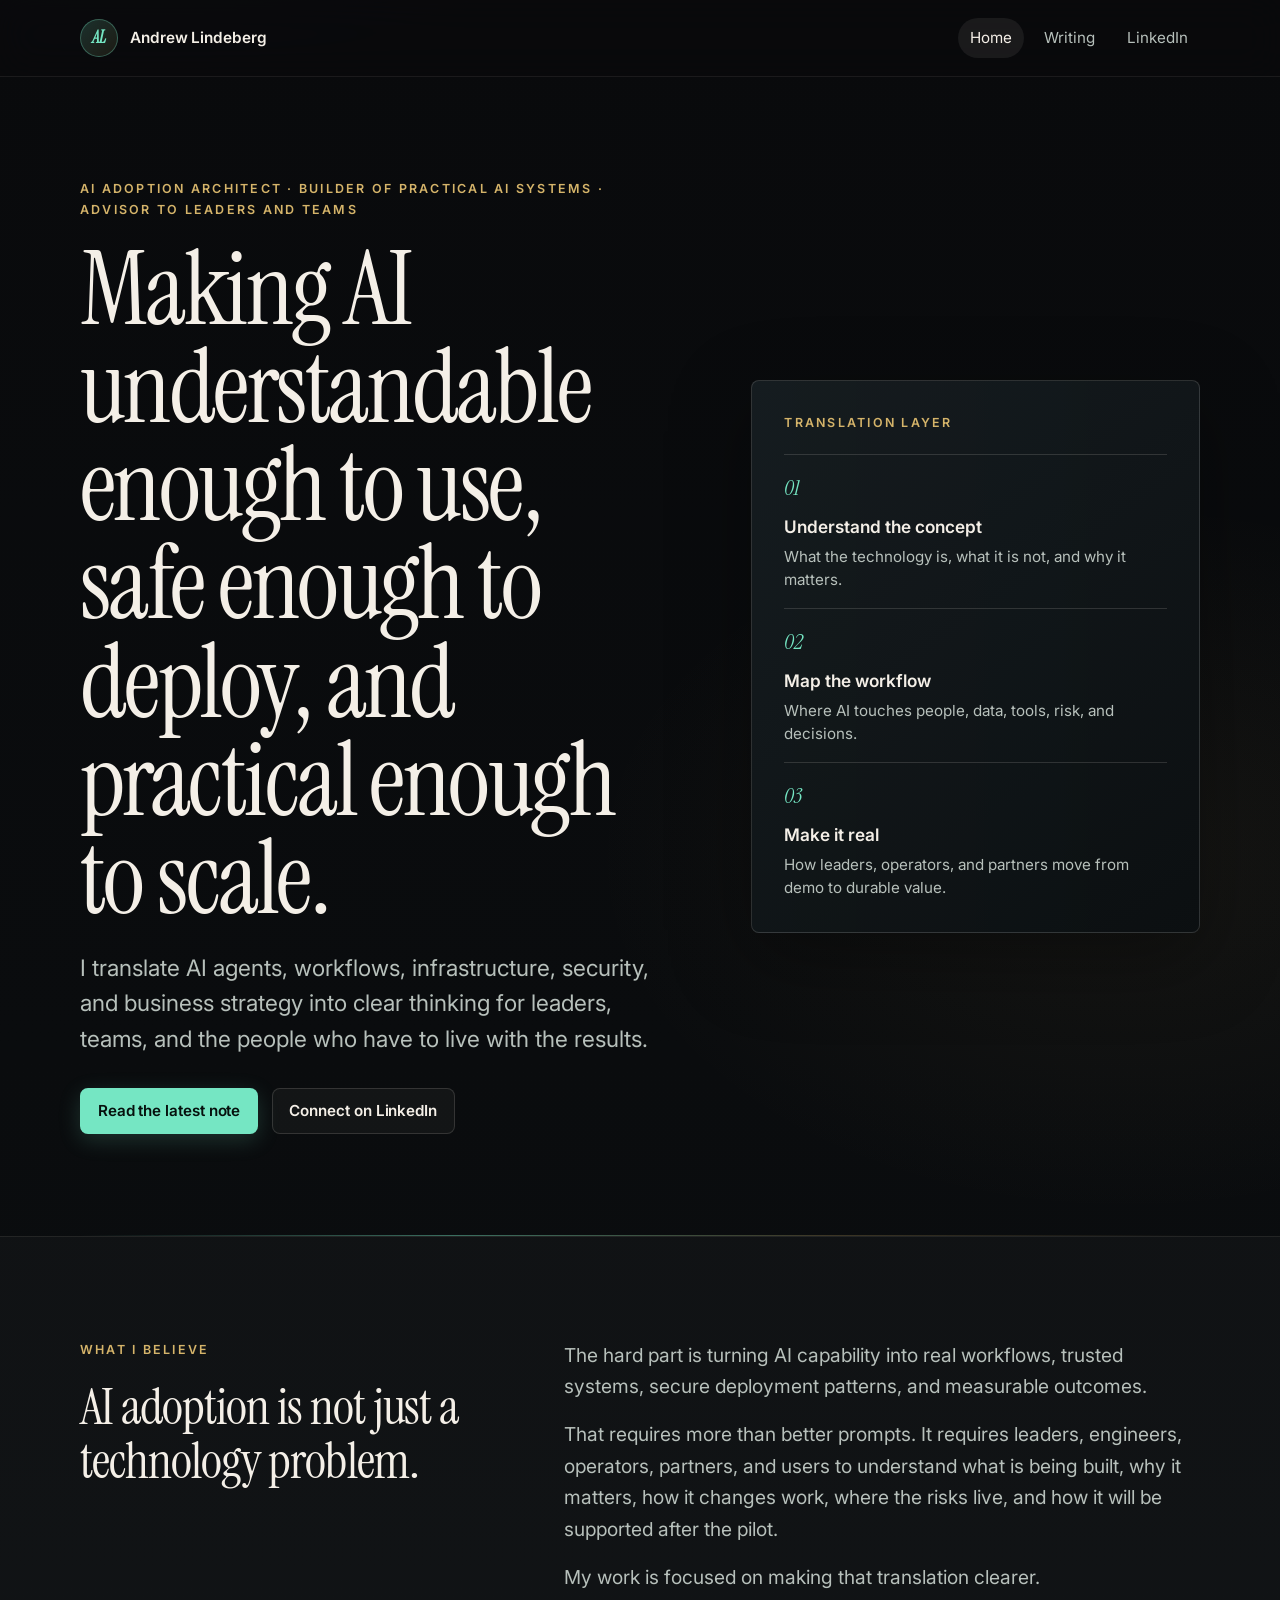
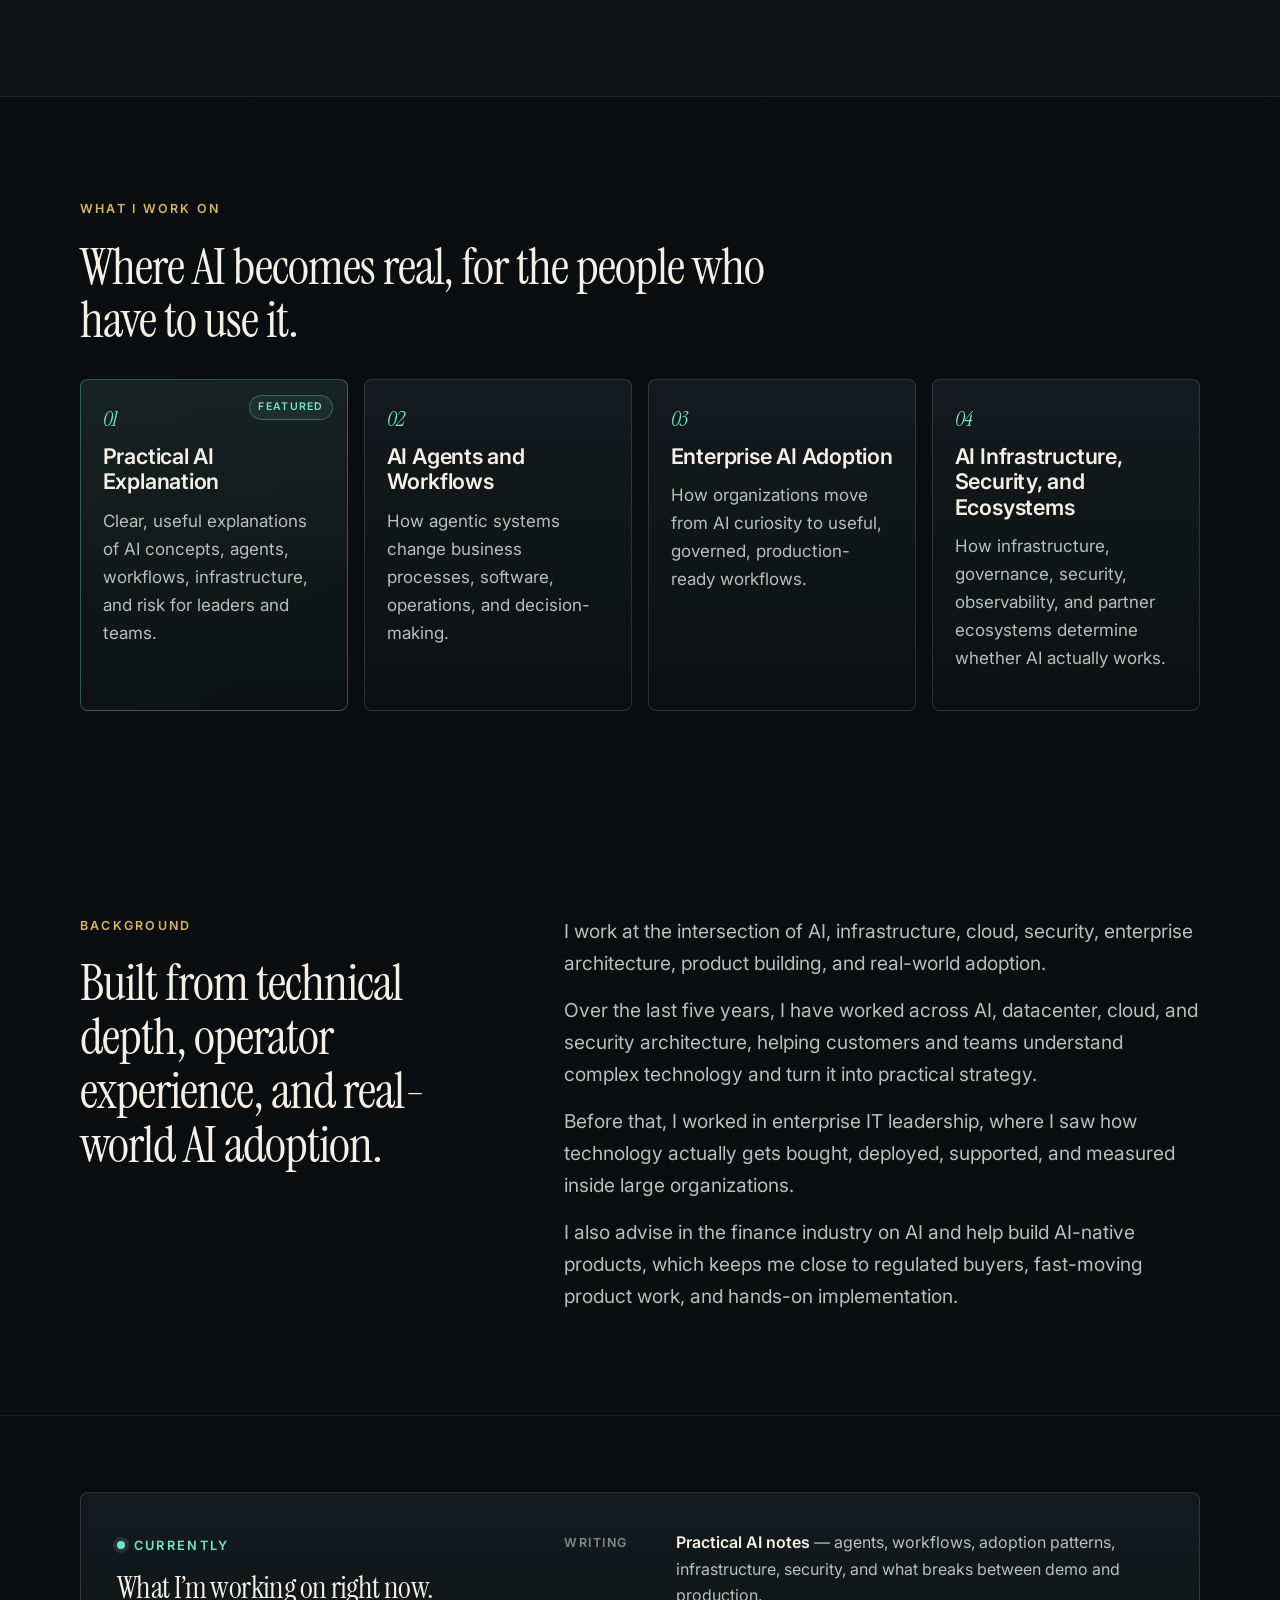
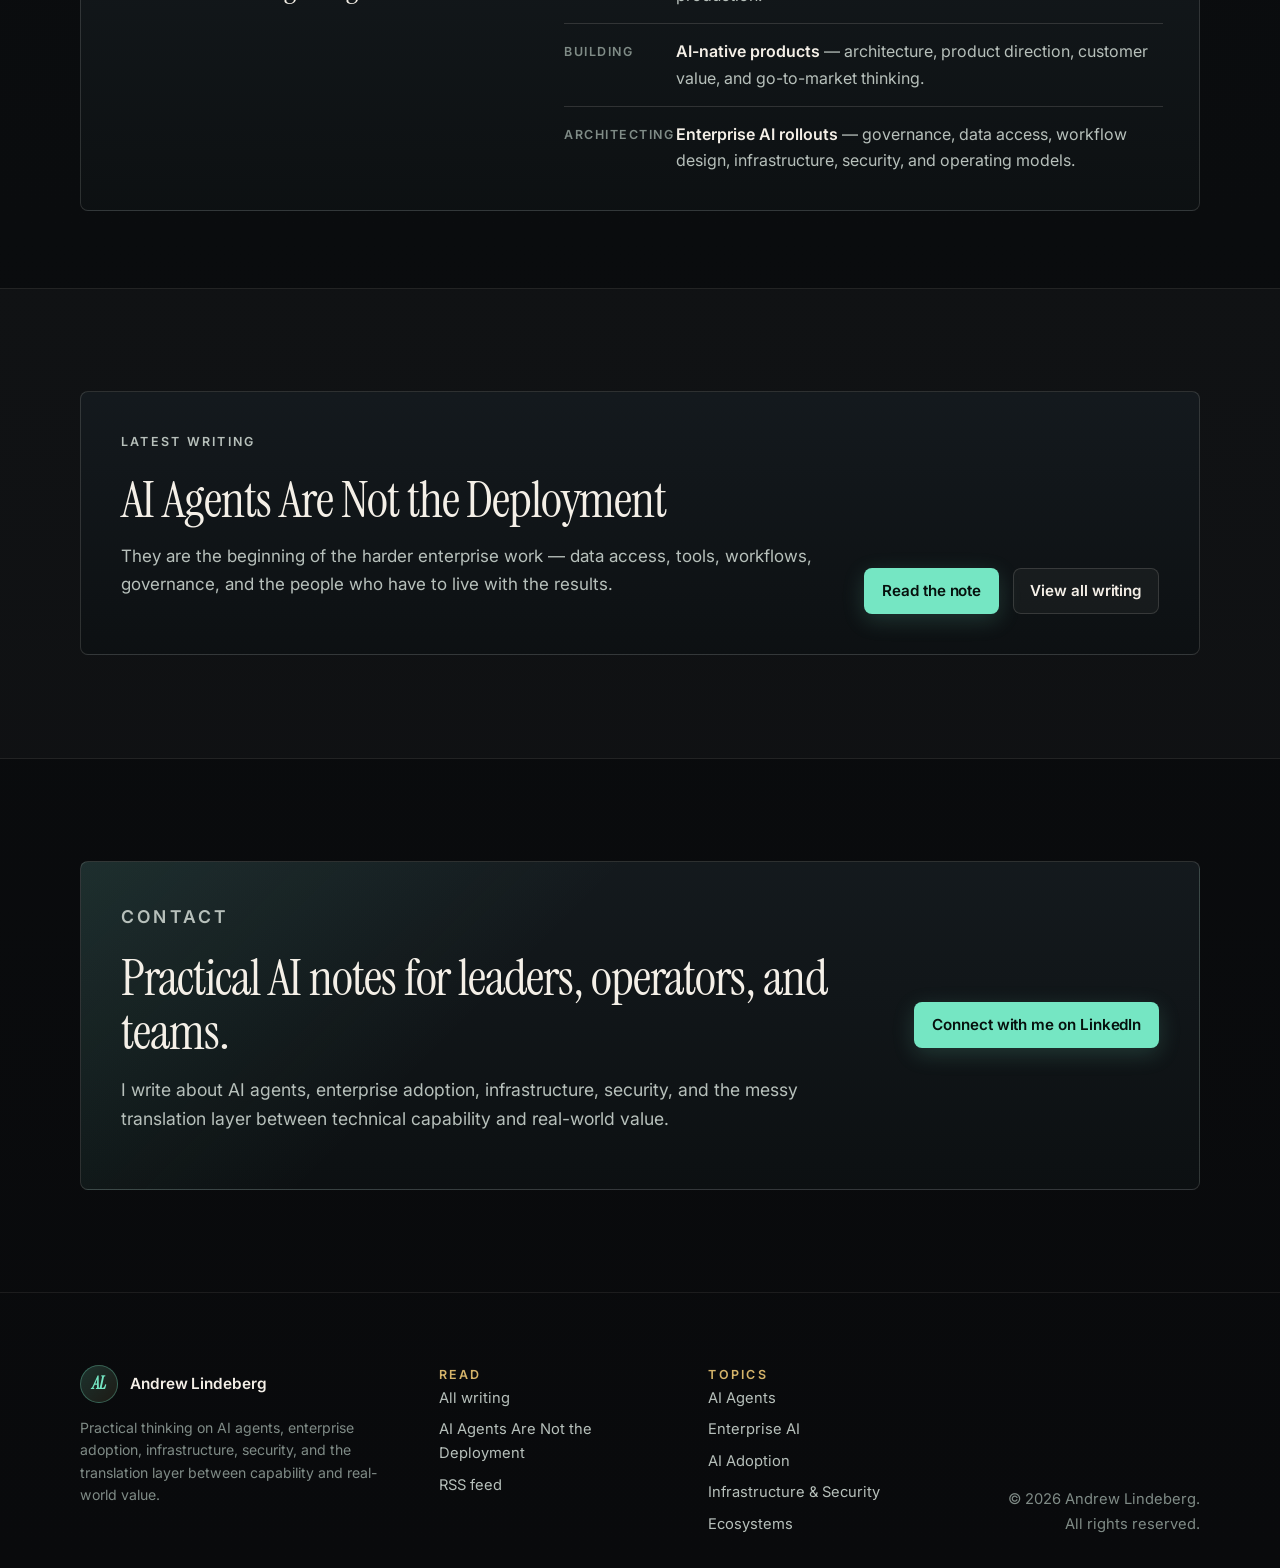
==== commit a5cfbd08: "Soften homepage copy: drop Bay Area framing, swap startup → product Two targeted line edits on index" ====
--- a/index.html
+++ b/index.html
@@ -37,8 +37,8 @@
     <link rel="preconnect" href="https://fonts.googleapis.com">
     <link rel="preconnect" href="https://fonts.gstatic.com" crossorigin>
     <link rel="stylesheet" href="https://fonts.googleapis.com/css2?family=Inter:wght@400;500;600;700&family=Instrument+Serif:ital@0;1&display=swap">
-    <link rel="stylesheet" href="styles.css">
-    <script src="site.js" defer></script>
+    <link rel="stylesheet" href="styles.css?v=4e8e086">
+    <script src="site.js?v=4e8e086" defer></script>
     <script type="application/ld+json">
     {
       "@context": "https://schema.org",
@@ -192,7 +192,7 @@
           </div>
           <div class="prose-large">
             <p>
-              I work at the intersection of AI, infrastructure, cloud, security, enterprise architecture, startup building, and real-world adoption.
+              I work at the intersection of AI, infrastructure, cloud, security, enterprise architecture, product building, and real-world adoption.
             </p>
             <p>
               Over the last five years, I have worked across AI, datacenter, cloud, and security architecture, helping customers and teams understand complex technology and turn it into practical strategy.
@@ -201,7 +201,7 @@
               Before that, I worked in enterprise IT leadership, where I saw how technology actually gets bought, deployed, supported, and measured inside large organizations.
             </p>
             <p>
-              I also advise in the finance industry on AI and help build AI-native products, which keeps me close to regulated buyers, startup-speed execution, and hands-on product work.
+              I also advise in the finance industry on AI and help build AI-native products, which keeps me close to regulated buyers, fast-moving product work, and hands-on implementation.
             </p>
           </div>
         </div>
@@ -256,7 +256,7 @@
             <p class="section-kicker">Contact</p>
             <h2 id="contact-title">Practical AI notes for leaders, operators, and teams.</h2>
             <p>
-              I&rsquo;m based in the Bay Area and write about AI agents, enterprise adoption, infrastructure, security, and the messy translation layer between technical capability and real-world value.
+              I write about AI agents, enterprise adoption, infrastructure, security, and the messy translation layer between technical capability and real-world value.
             </p>
           </div>
           <a class="button primary" href="https://www.linkedin.com/in/andrew-lindeberg" rel="me">Connect with me on LinkedIn</a>
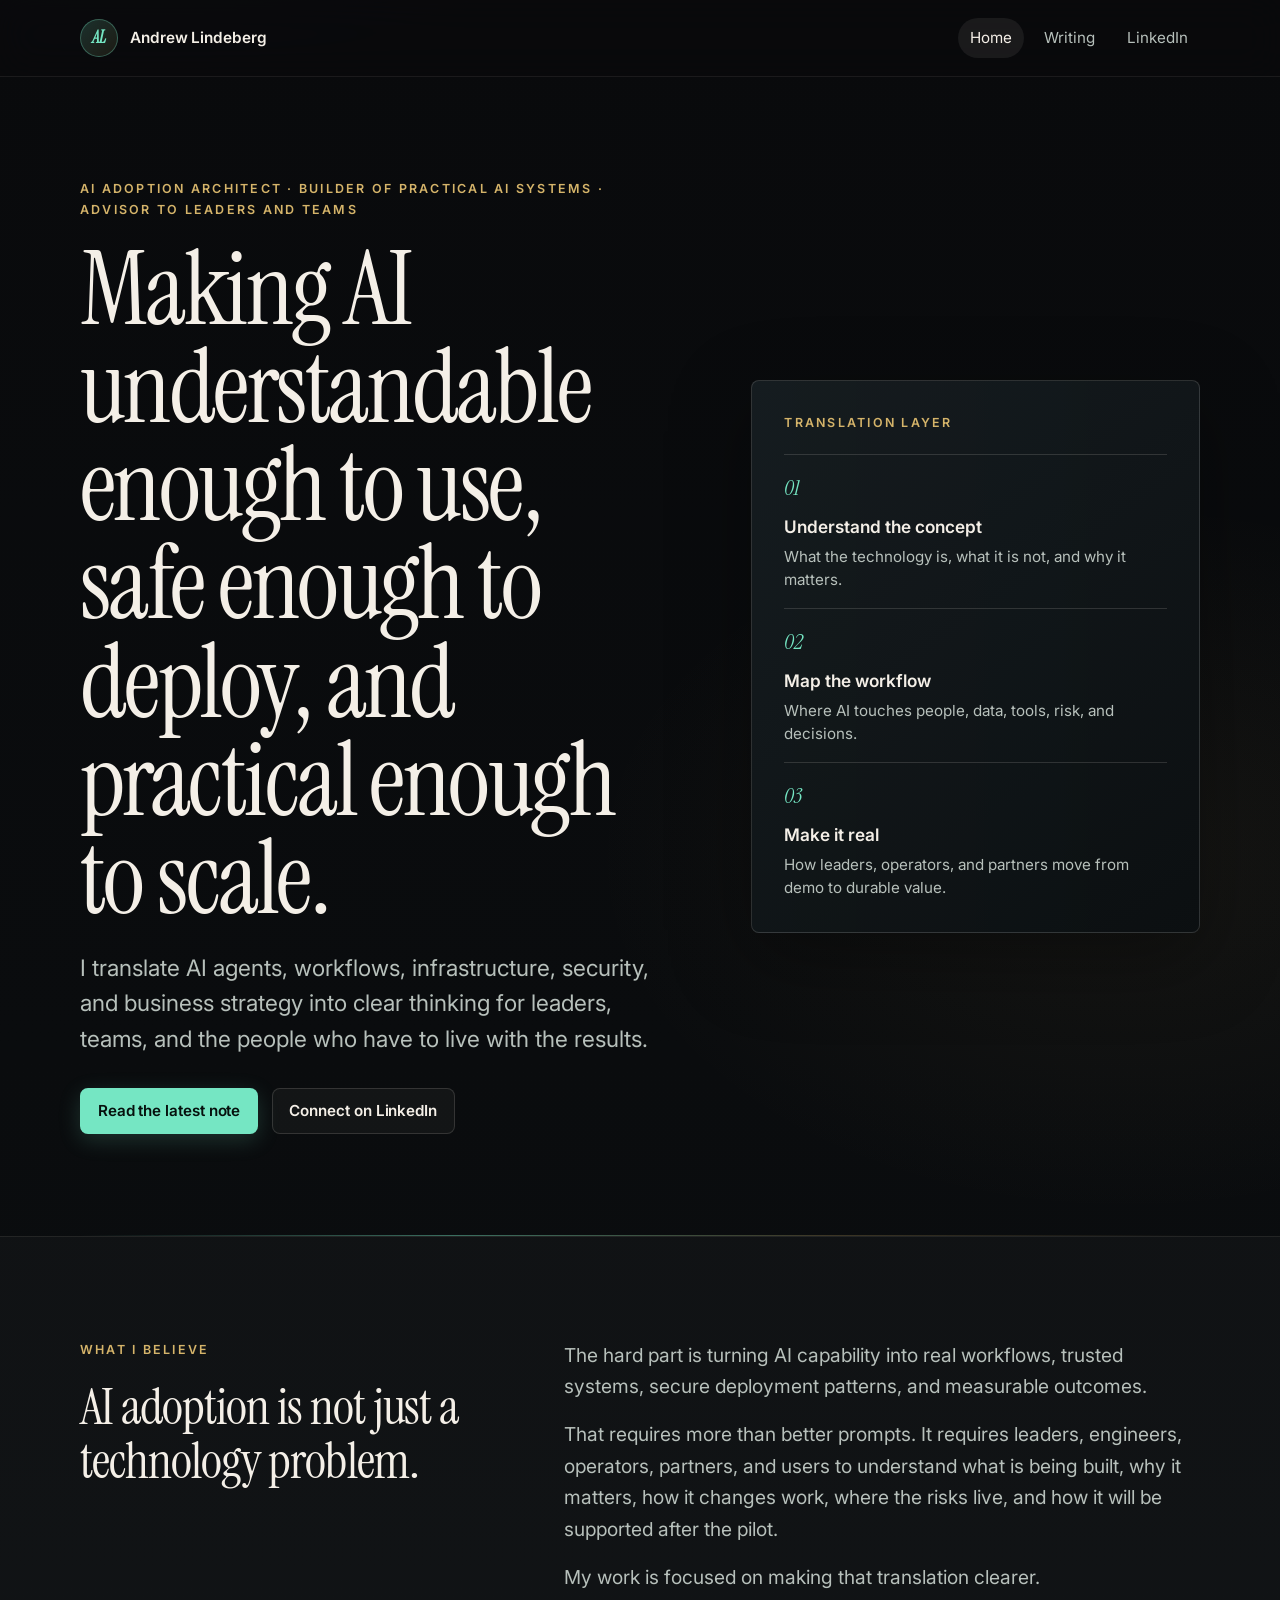
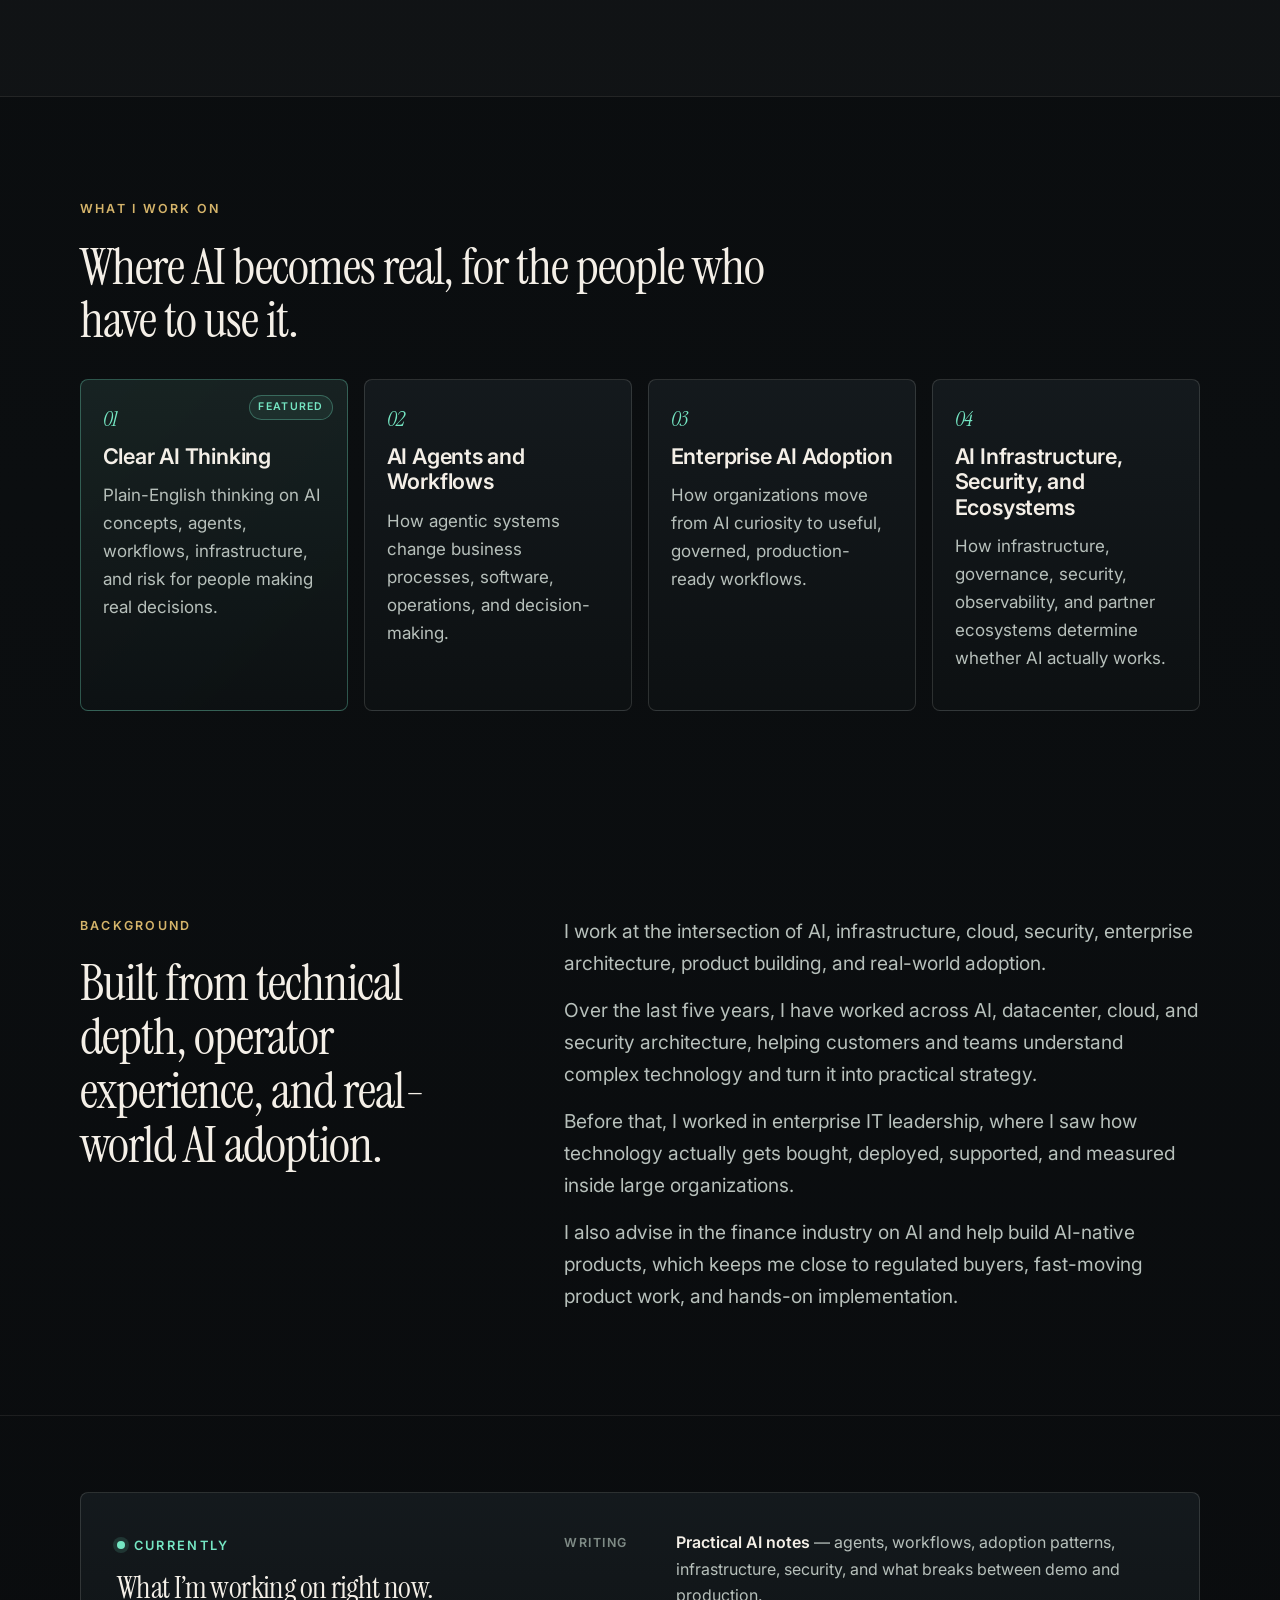
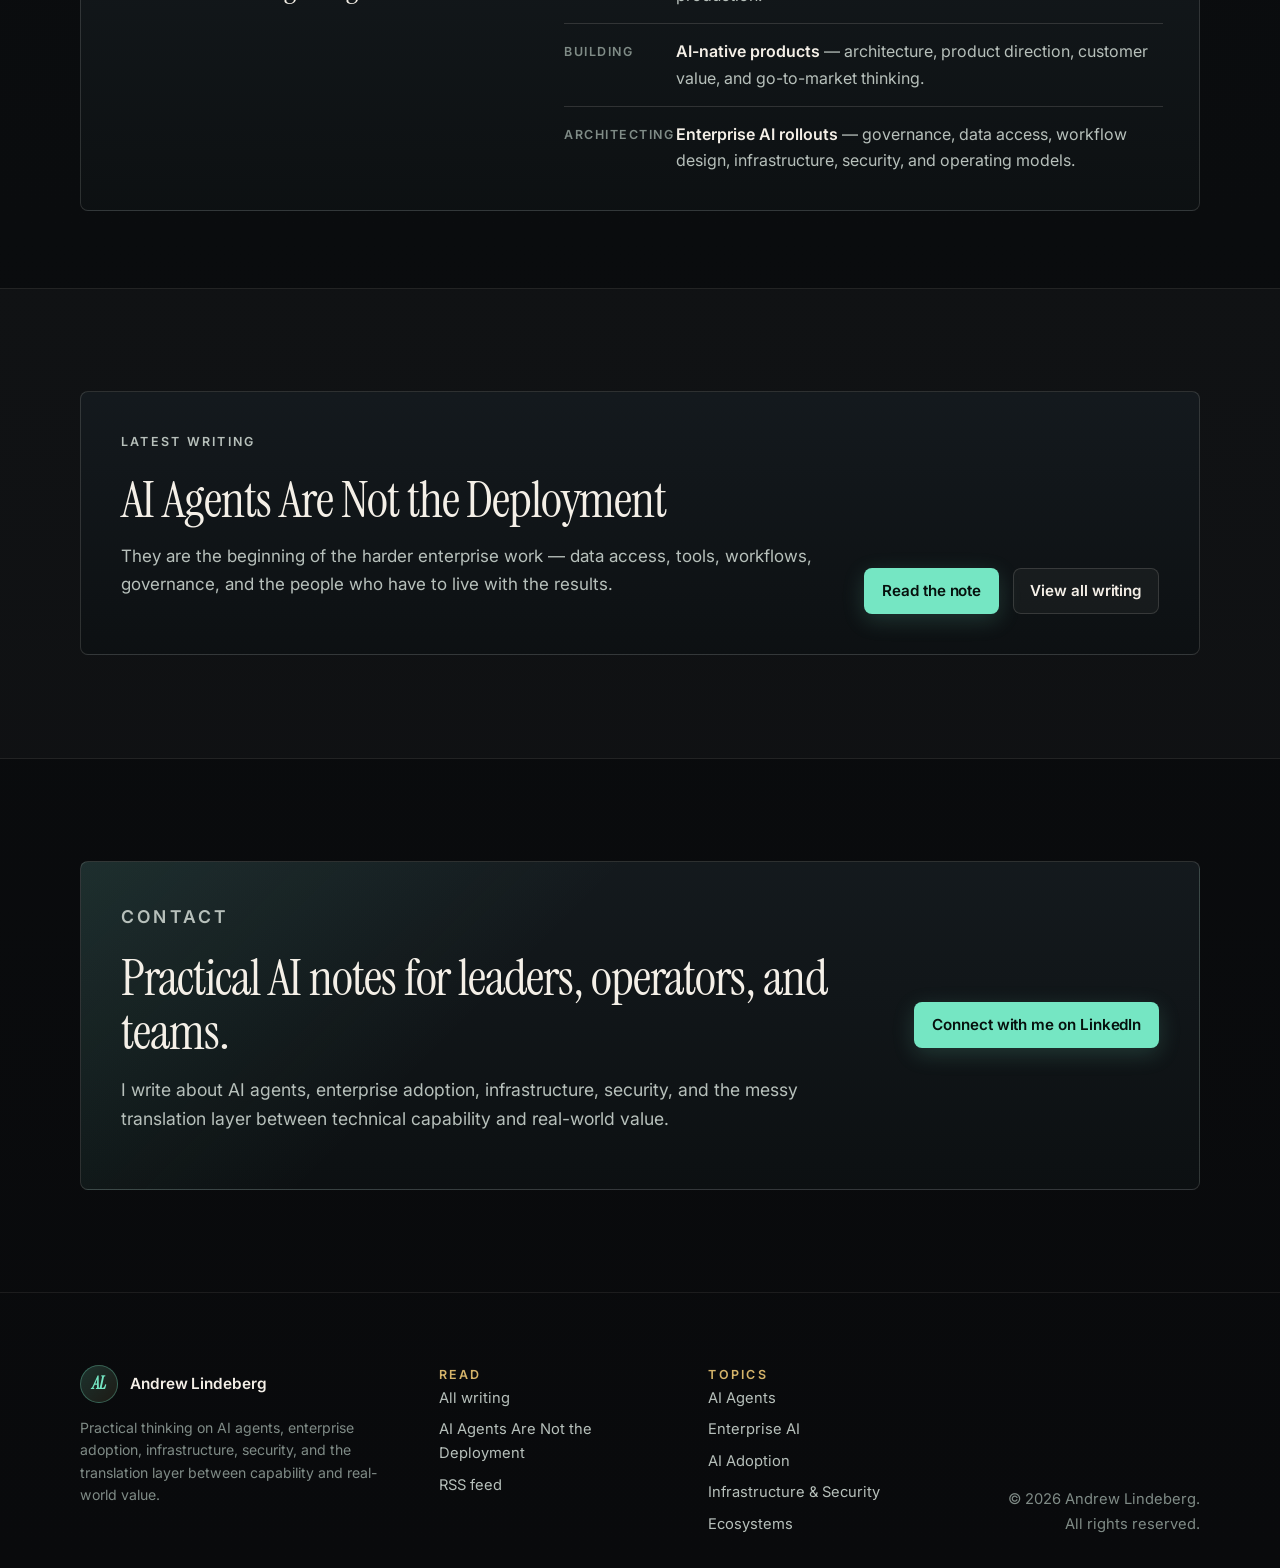
==== commit e8f789e9: "Polish: 'Clear AI Thinking' card, essay opening, lowercase AI agents in prose Three small surgical e" ====
--- a/index.html
+++ b/index.html
@@ -37,8 +37,8 @@
     <link rel="preconnect" href="https://fonts.googleapis.com">
     <link rel="preconnect" href="https://fonts.gstatic.com" crossorigin>
     <link rel="stylesheet" href="https://fonts.googleapis.com/css2?family=Inter:wght@400;500;600;700&family=Instrument+Serif:ital@0;1&display=swap">
-    <link rel="stylesheet" href="styles.css?v=4e8e086">
-    <script src="site.js?v=4e8e086" defer></script>
+    <link rel="stylesheet" href="styles.css?v=67c5370">
+    <script src="site.js?v=67c5370" defer></script>
     <script type="application/ld+json">
     {
       "@context": "https://schema.org",
@@ -79,13 +79,13 @@
 
     <header class="site-header">
       <nav class="nav container" aria-label="Primary navigation">
-        <a class="brand" href="index.html" aria-label="Andrew Lindeberg home">
+        <a class="brand" href="/" aria-label="Andrew Lindeberg home">
           <span class="brand-mark" aria-hidden="true">AL</span>
           <span>Andrew Lindeberg</span>
         </a>
         <div class="nav-links">
-          <a href="index.html" aria-current="page">Home</a>
-          <a href="articles/index.html">Writing</a>
+          <a href="/" aria-current="page">Home</a>
+          <a href="/articles/">Writing</a>
           <a href="https://www.linkedin.com/in/andrew-lindeberg" rel="me">LinkedIn</a>
         </div>
       </nav>
@@ -104,7 +104,7 @@
               I translate AI agents, workflows, infrastructure, security, and business strategy into clear thinking for leaders, teams, and the people who have to live with the results.
             </p>
             <div class="button-row" aria-label="Primary actions">
-              <a class="button primary" href="articles/ai-agents-are-not-the-deployment/index.html">Read the latest note</a>
+              <a class="button primary" href="/articles/ai-agents-are-not-the-deployment/">Read the latest note</a>
               <a class="button secondary" href="https://www.linkedin.com/in/andrew-lindeberg" rel="me">Connect on LinkedIn</a>
             </div>
           </div>
@@ -160,9 +160,9 @@
           <div class="card-grid">
             <article class="topic-card featured-card">
               <div class="card-index">01</div>
-              <h3>Practical AI Explanation</h3>
+              <h3>Clear AI Thinking</h3>
               <p>
-                Clear, useful explanations of AI concepts, agents, workflows, infrastructure, and risk for leaders and teams.
+                Plain-English thinking on AI concepts, agents, workflows, infrastructure, and risk for people making real decisions.
               </p>
             </article>
             <article class="topic-card">
@@ -243,8 +243,8 @@
               </p>
             </div>
             <div class="button-row">
-              <a class="button primary" href="articles/ai-agents-are-not-the-deployment/index.html">Read the note</a>
-              <a class="button secondary" href="articles/index.html">View all writing</a>
+              <a class="button primary" href="/articles/ai-agents-are-not-the-deployment/">Read the note</a>
+              <a class="button secondary" href="/articles/">View all writing</a>
             </div>
           </div>
         </div>
@@ -276,19 +276,19 @@
         <div class="footer-col">
           <p class="footer-label">Read</p>
           <ul>
-            <li><a href="articles/index.html">All writing</a></li>
-            <li><a href="articles/ai-agents-are-not-the-deployment/index.html">AI Agents Are Not the Deployment</a></li>
+            <li><a href="/articles/">All writing</a></li>
+            <li><a href="/articles/ai-agents-are-not-the-deployment/">AI Agents Are Not the Deployment</a></li>
             <li><a href="/feed.xml">RSS feed</a></li>
           </ul>
         </div>
         <div class="footer-col">
           <p class="footer-label">Topics</p>
           <ul>
-            <li><a href="articles/index.html?tag=ai-agents">AI Agents</a></li>
-            <li><a href="articles/index.html?tag=enterprise-ai">Enterprise AI</a></li>
-            <li><a href="articles/index.html?tag=ai-adoption">AI Adoption</a></li>
-            <li><a href="articles/index.html?tag=infrastructure-security">Infrastructure &amp; Security</a></li>
-            <li><a href="articles/index.html?tag=ecosystems">Ecosystems</a></li>
+            <li><a href="/articles/?tag=ai-agents">AI Agents</a></li>
+            <li><a href="/articles/?tag=enterprise-ai">Enterprise AI</a></li>
+            <li><a href="/articles/?tag=ai-adoption">AI Adoption</a></li>
+            <li><a href="/articles/?tag=infrastructure-security">Infrastructure &amp; Security</a></li>
+            <li><a href="/articles/?tag=ecosystems">Ecosystems</a></li>
           </ul>
         </div>
         <div class="footer-col footer-meta">
--- a/styles.css
+++ b/styles.css
@@ -122,6 +122,15 @@
   transform: translateY(0);
 }
 
+:focus-visible {
+  outline: 2px solid rgba(132, 224, 255, 0.95);
+  outline-offset: 4px;
+}
+
+.skip-link:focus-visible {
+  outline-offset: 2px;
+}
+
 .container {
   width: min(100% - 40px, var(--container));
   margin-inline: auto;
